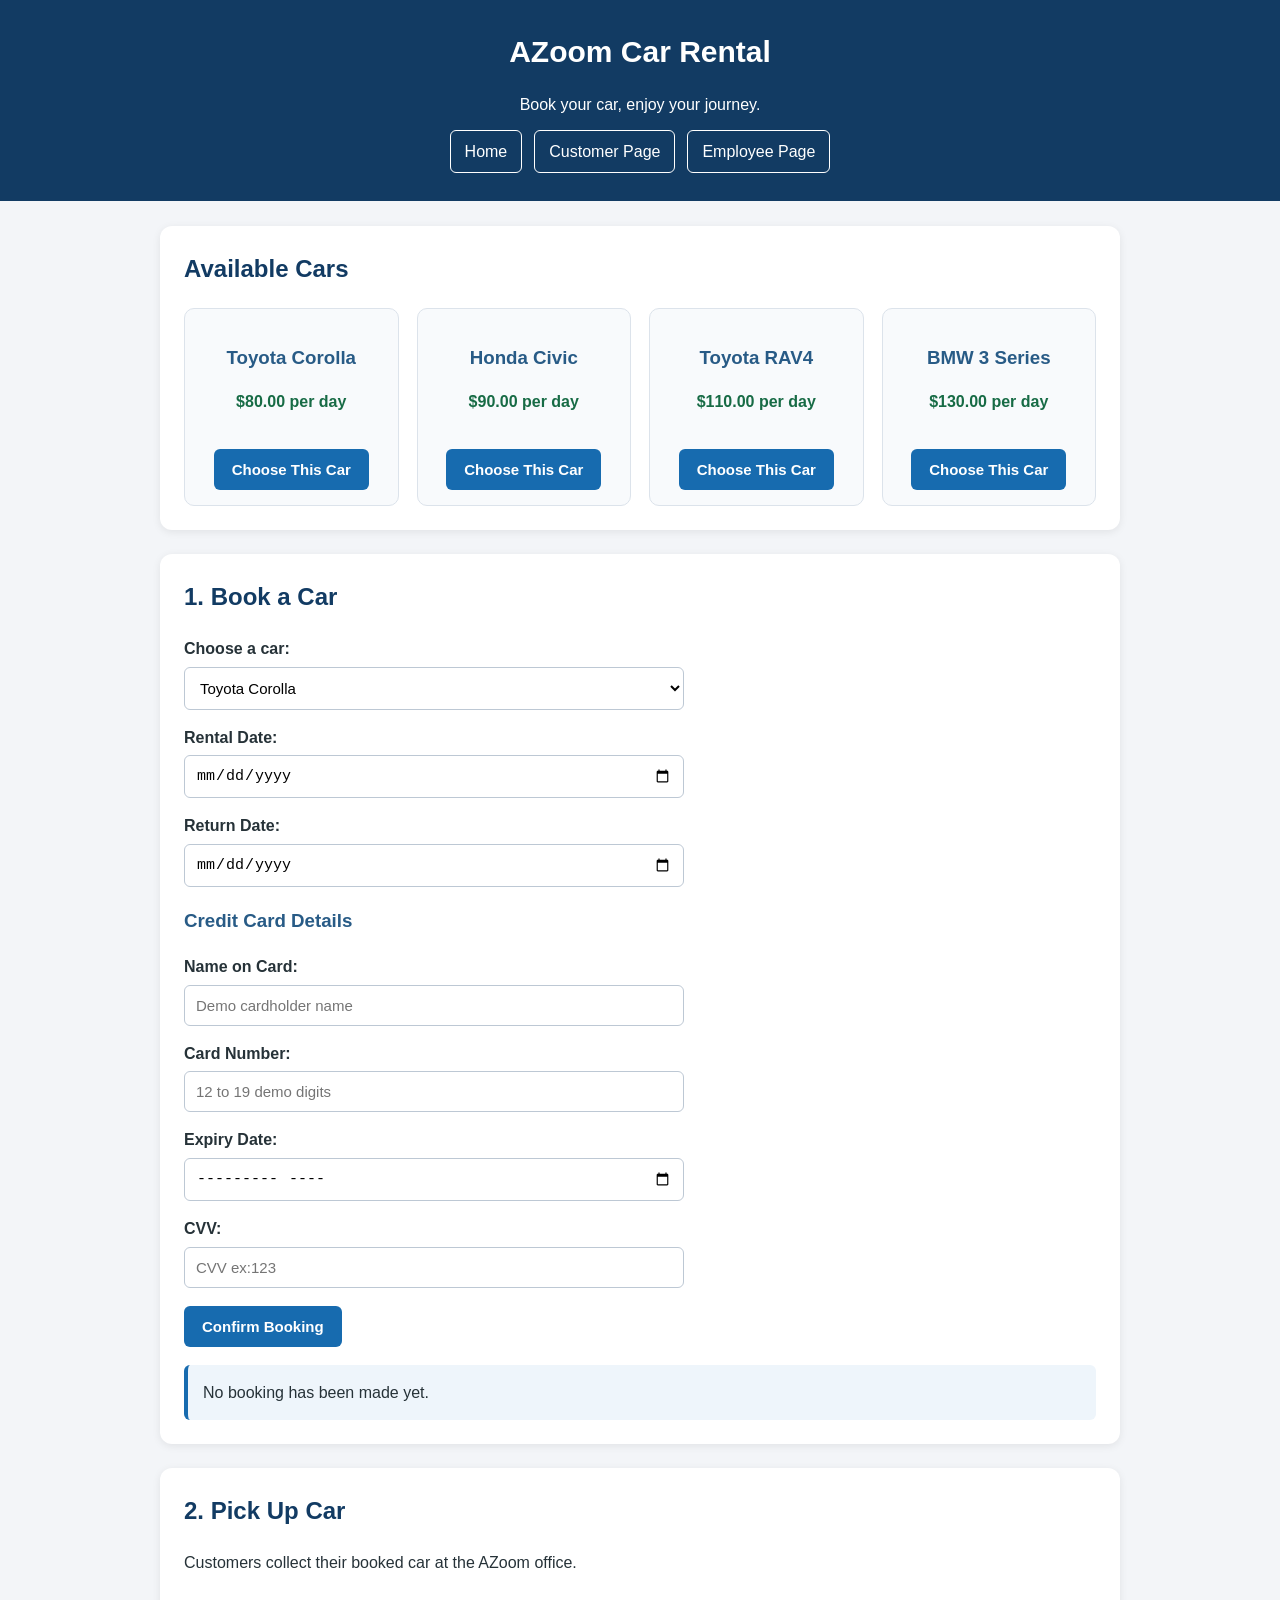
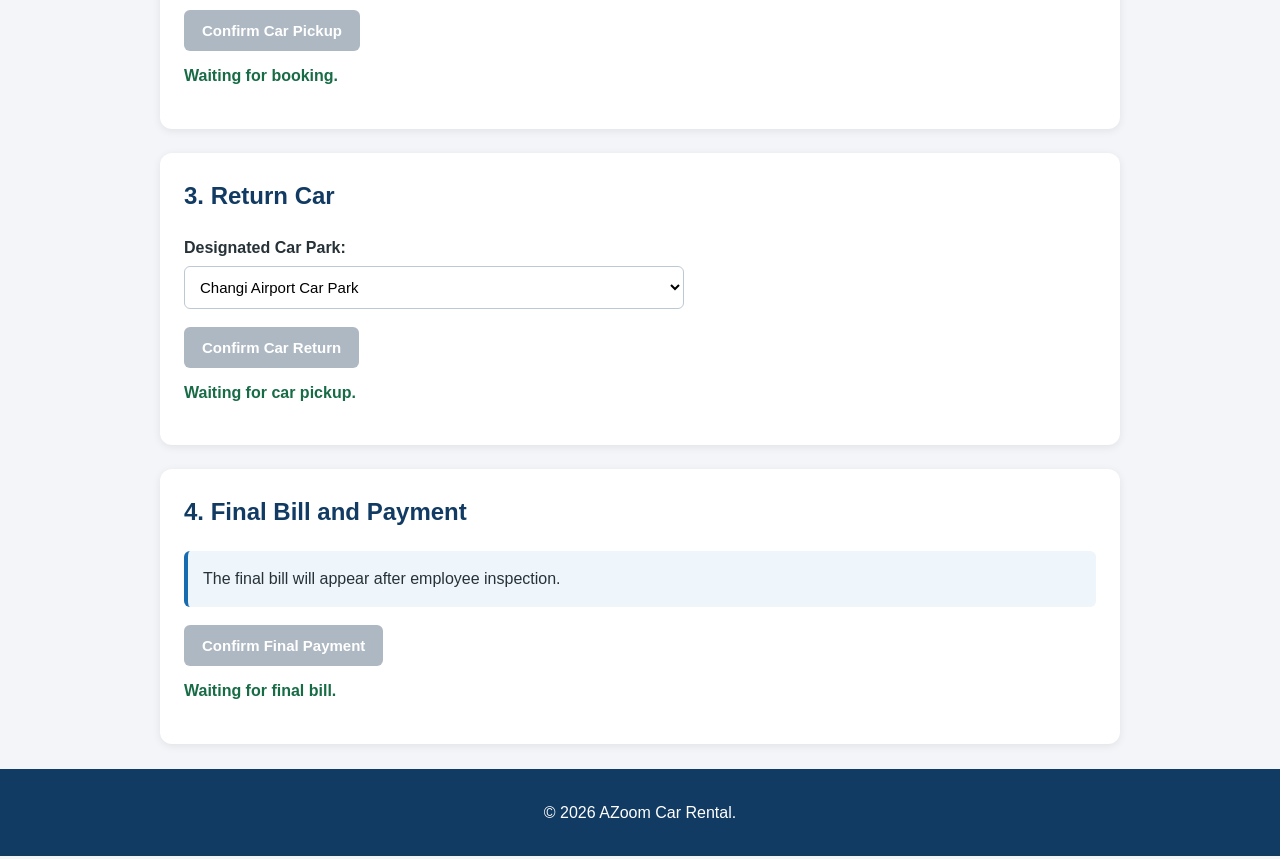
==== customer.html @ 0cb6b8d1 "Update and rename index.html to customer.html" ====
<!DOCTYPE html>
<html lang="en">
<head>
    <meta charset="UTF-8">
    <meta name="viewport" content="width=device-width, initial-scale=1.0">
    <title>AZoom Car Rental</title>
    <link rel="stylesheet" href="style.css">
    <script src="script.js" defer></script>
</head>
<body>
    <header>
        <h1>AZoom Car Rental</h1>
        <p>Book your car, enjoy your journey.</p>

        <nav>
            <a href="home.html">Home</a>
            <a href="customer.html">Customer Page</a>
            <a href="employee.html">Employee Page</a>
        </nav>
    </header>


    <main>
        <section id="available-cars">
            <h2>Available Cars</h2>
            <div id="car-list" class="car-list"></div>
        </section>

        <section id="booking-section">
            <h2>1. Book a Car</h2>

            <form id="booking-form">
                <label for="car">Choose a car:</label>
                <select id="car" required>
                    <option value="Toyota Corolla">Toyota Corolla</option>
                    <option value="Honda Civic">Honda Civic</option>
                    <option value="Toyota RAV4">Toyota RAV4</option>
                    <option value="BMW 3 Series">BMW 3 Series</option>
                </select>

                <label for="rental-date">Rental Date:</label>
                <input type="date" id="rental-date" required>

                <label for="return-date">Return Date:</label>
                <input type="date" id="return-date" required>

                <h3>Credit Card Details</h3>

                <label for="card-name">Name on Card:</label>
                <input type="text" id="card-name"
                       placeholder="Demo cardholder name" required>

                <label for="card-number">Card Number:</label>
                <input type="text" id="card-number"
                       inputmode="numeric" maxlength="19"
                       placeholder="12 to 19 demo digits" required>

                <label for="expiry-date">Expiry Date:</label>
                <input type="month" id="expiry-date" required>

                <label for="cvv">CVV:</label>
                <input type="password" id="cvv"
                       inputmode="numeric" maxlength="4"
                       placeholder="CVV ex:123" required>

                <button type="submit">Confirm Booking</button>
            </form>

            <div id="booking-result" class="result" aria-live="polite">
                No booking has been made yet.
            </div>
        </section>

        <section id="pickup-section">
            <h2>2. Pick Up Car</h2>
            <p>Customers collect their booked car at the AZoom office.</p>
            <button type="button" id="pickup-button" onclick="pickUpCar()" disabled>
                Confirm Car Pickup
            </button>
            <p id="pickup-status" class="status">Waiting for booking.</p>
        </section>

        <section id="return-section">
            <h2>3. Return Car</h2>

            <label for="return-location">Designated Car Park:</label>
            <select id="return-location">
                <option value="Changi Airport Car Park">Changi Airport Car Park</option>
                <option value="Jurong East Car Park">Jurong East Car Park</option>
                <option value="Marina Bay Car Park">Marina Bay Car Park</option>
            </select>

            <button type="button" id="return-button"
                    onclick="returnCar()" disabled>
                Confirm Car Return
            </button>
            <p id="return-status" class="status">Waiting for car pickup.</p>
        </section>


        <section id="bill-section">
            <h2>4. Final Bill and Payment</h2>
            <div id="final-bill" class="result">
                The final bill will appear after vehicle inspection.
            </div>

            <button type="button" id="payment-button"
                    onclick="payFinalBill()" disabled>
                Confirm Final Payment
            </button>
            <p id="payment-status" class="status">Waiting for final bill.</p>
        </section>
    </main>

    <footer>
        <p>&copy; 2026 AZoom Car Rental. </p>
</body>
</html>
---- style.css ----
* {
    box-sizing: border-box;
}

body {
    margin: 0;
    background-color: #f3f5f8;
    color: #263238;
    font-family: Arial, sans-serif;
    line-height: 1.6;
}

header {
    background-color: #123b63;
    color: white;
    text-align: center;
    padding: 28px 20px;
}

header h1 {
    margin: 0;
    font-size: 30px;
}

header p {
    margin-bottom: 12px;
}

nav {
    display: flex;
    justify-content: center;
    gap: 12px;
    flex-wrap: wrap;
}

nav a {
    color: white;
    padding: 8px 14px;
    border: 1px solid white;
    border-radius: 6px;
    text-decoration: none;
}

nav a:hover {
    background-color: #285b86;
}

main {
    max-width: 1000px;
    margin: 25px auto;
    padding: 0 20px;
}

section {
    background-color: white;
    margin-bottom: 24px;
    padding: 24px;
    border-radius: 12px;
    box-shadow: 0 2px 8px rgba(0, 0, 0, 0.08);
}

h2 {
    color: #123b63;
    margin-top: 0;
}

h3 {
    color: #285b86;
}

.car-list {
    display: grid;
    grid-template-columns: repeat(auto-fit, minmax(200px, 1fr));
    gap: 18px;
}

.car-card {
    background-color: #f8fafc;
    border: 1px solid #dce3eb;
    border-radius: 10px;
    padding: 15px;
    text-align: center;
}

.car-card img {
    width: 100%;
    height: 160px;
    object-fit: cover;
    border-radius: 8px;
}

.car-card h3 {
    margin-bottom: 5px;
}

.car-card p {
    font-weight: bold;
    color: #176b45;
}

label {
    display: block;
    margin-top: 15px;
    margin-bottom: 5px;
    font-weight: bold;
}

input,
select {
    display: block;
    width: 100%;
    max-width: 500px;
    padding: 11px;
    border: 1px solid #bdc8d4;
    border-radius: 6px;
    font-size: 15px;
    background-color: white;
}

input:focus,
select:focus {
    outline: 2px solid #6ca8e0;
    border-color: #285b86;
}

button {
    margin-top: 18px;
    padding: 12px 18px;
    border: none;
    border-radius: 6px;
    background-color: #176baf;
    color: white;
    font-size: 15px;
    font-weight: bold;
    cursor: pointer;
}

button:hover:not(:disabled) {
    background-color: #104d80;
}

button:disabled {
    background-color: #aeb8c2;
    cursor: not-allowed;
}

.result {
    margin-top: 18px;
    padding: 15px;
    background-color: #eef5fb;
    border-left: 4px solid #176baf;
    border-radius: 6px;
    overflow-wrap: anywhere;
}

.status {
    margin-top: 12px;
    font-weight: bold;
    color: #176b45;
}

.note {
    color: #9a4d00;
    font-size: 14px;
}

footer {
    background-color: #123b63;
    color: white;
    text-align: center;
    padding: 15px;
}

@media (max-width: 600px) {
    main {
        padding: 0 12px;
    }

    section {
        padding: 18px;
    }

    header h1 {
        font-size: 25px;
    }

    .car-list {
        grid-template-columns: 1fr;
    }
}

.home-section {
    text-align: center;
    padding: 40px 25px;
}

.portal-container {
    display: grid;
    grid-template-columns: repeat(2, minmax(0, 1fr));
    gap: 25px;
    margin-top: 30px;
}

.portal-card {
    padding: 30px 20px;
    background-color: #f8fafc;
    border: 1px solid #dce3eb;
    border-radius: 12px;
}

.portal-card h3 {
    font-size: 22px;
    margin-top: 0;
}

.portal-button {
    display: inline-block;
    margin-top: 15px;
    padding: 12px 18px;
    background-color: #176baf;
    color: white;
    border-radius: 6px;
    text-decoration: none;
    font-weight: bold;
}

.portal-button:hover {
    background-color: #104d80;
}

@media (max-width: 600px) {
    .portal-container {
        grid-template-columns: 1fr;
    }
}
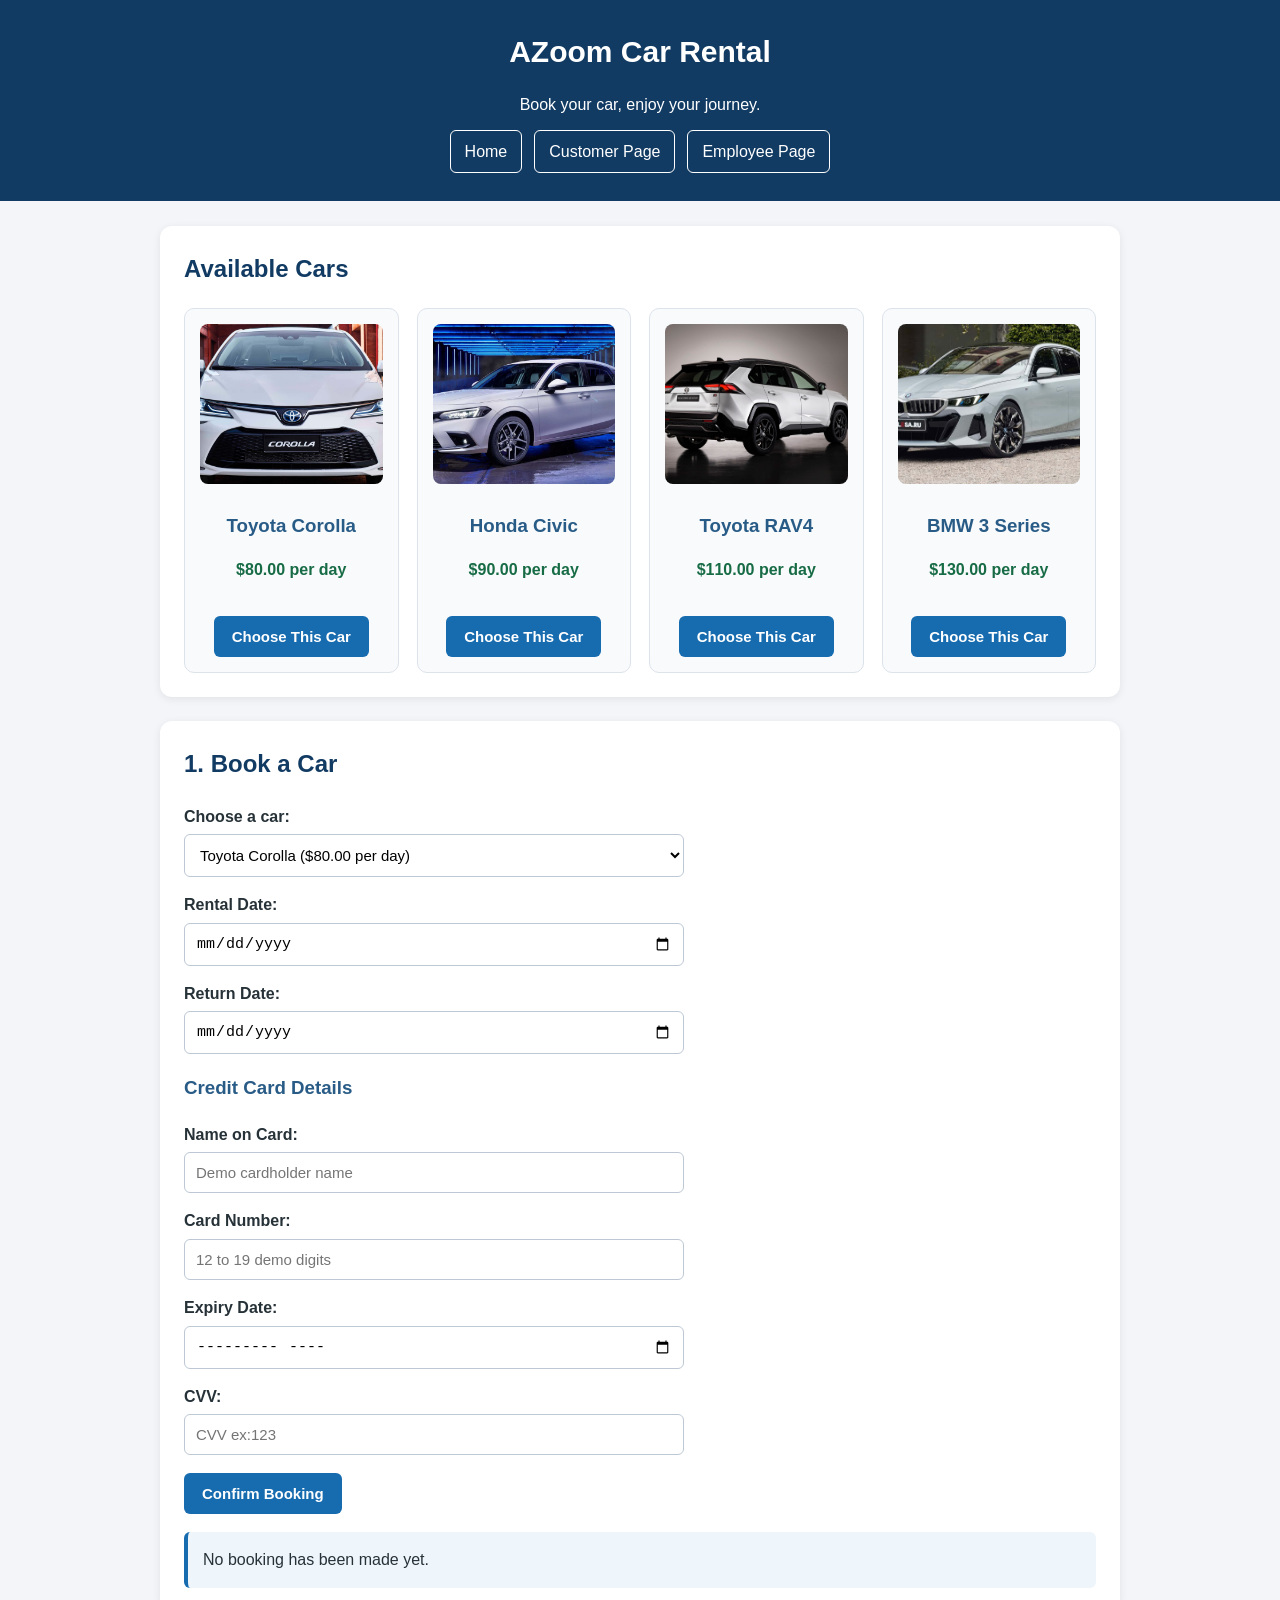
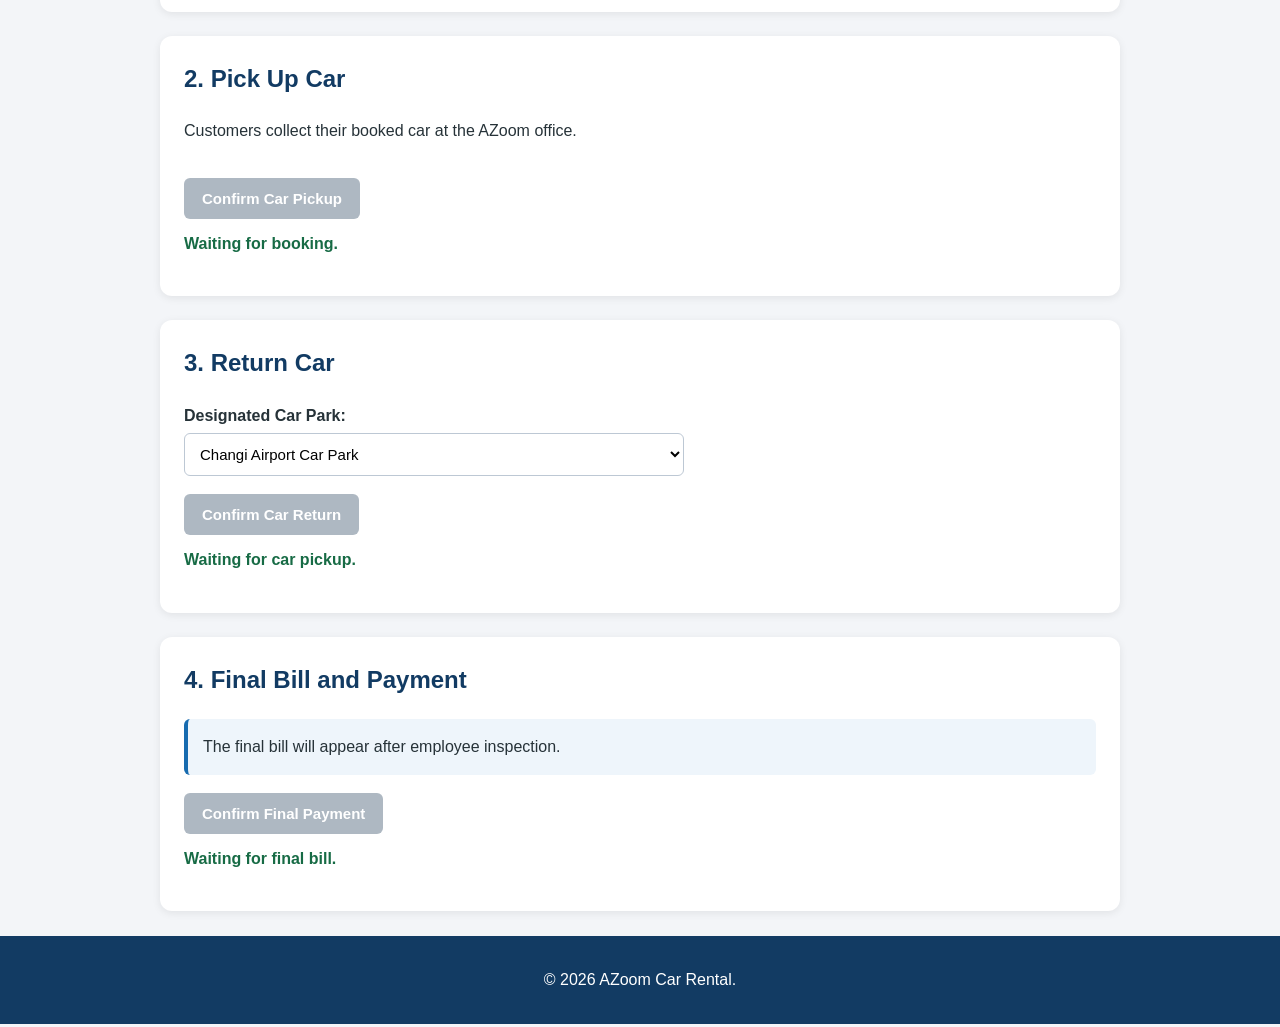
==== commit ed7d7bc2: "Update customer.html" ====
--- a/customer.html
+++ b/customer.html
@@ -13,7 +13,7 @@
         <p>Book your car, enjoy your journey.</p>
 
         <nav>
-            <a href="home.html">Home</a>
+            <a href="index.html">Home</a>
             <a href="customer.html">Customer Page</a>
             <a href="employee.html">Employee Page</a>
         </nav>
@@ -32,10 +32,7 @@
             <form id="booking-form">
                 <label for="car">Choose a car:</label>
                 <select id="car" required>
-                    <option value="Toyota Corolla">Toyota Corolla</option>
-                    <option value="Honda Civic">Honda Civic</option>
-                    <option value="Toyota RAV4">Toyota RAV4</option>
-                    <option value="BMW 3 Series">BMW 3 Series</option>
+                    
                 </select>
 
                 <label for="rental-date">Rental Date:</label>
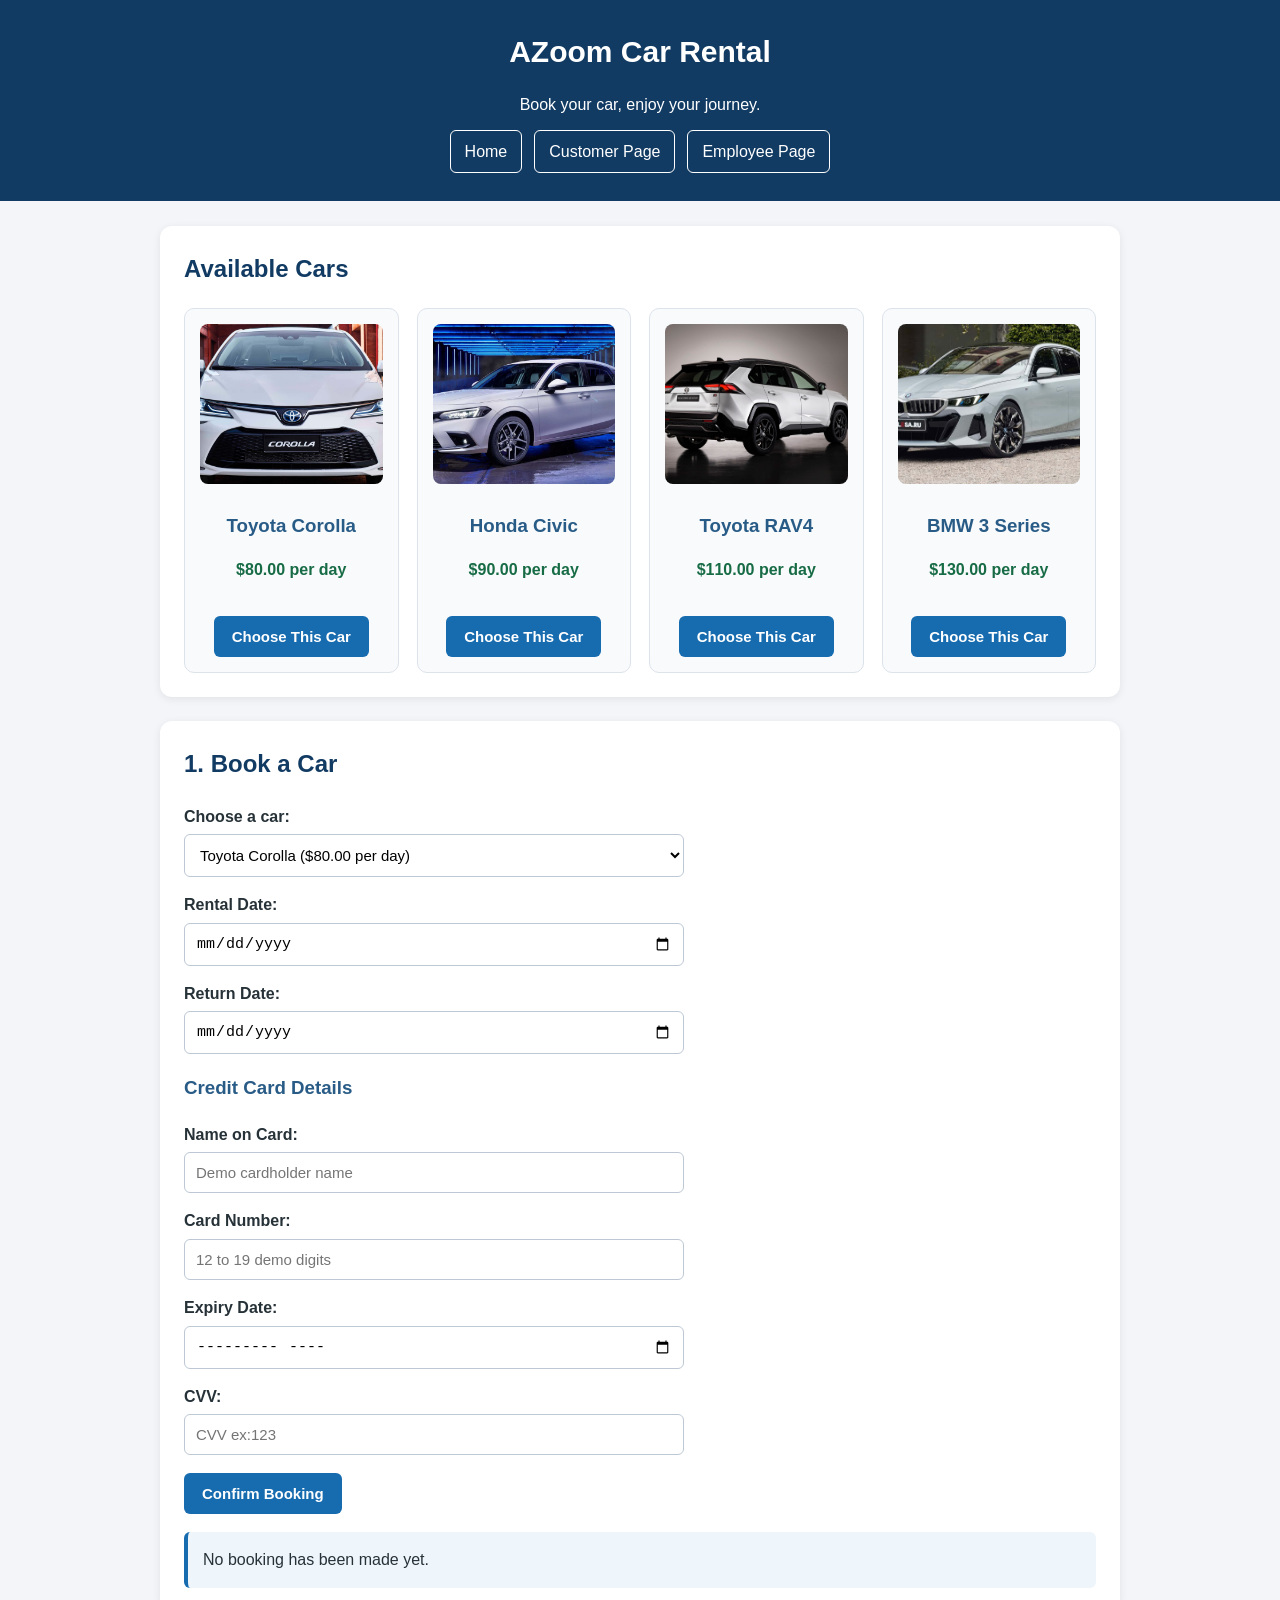
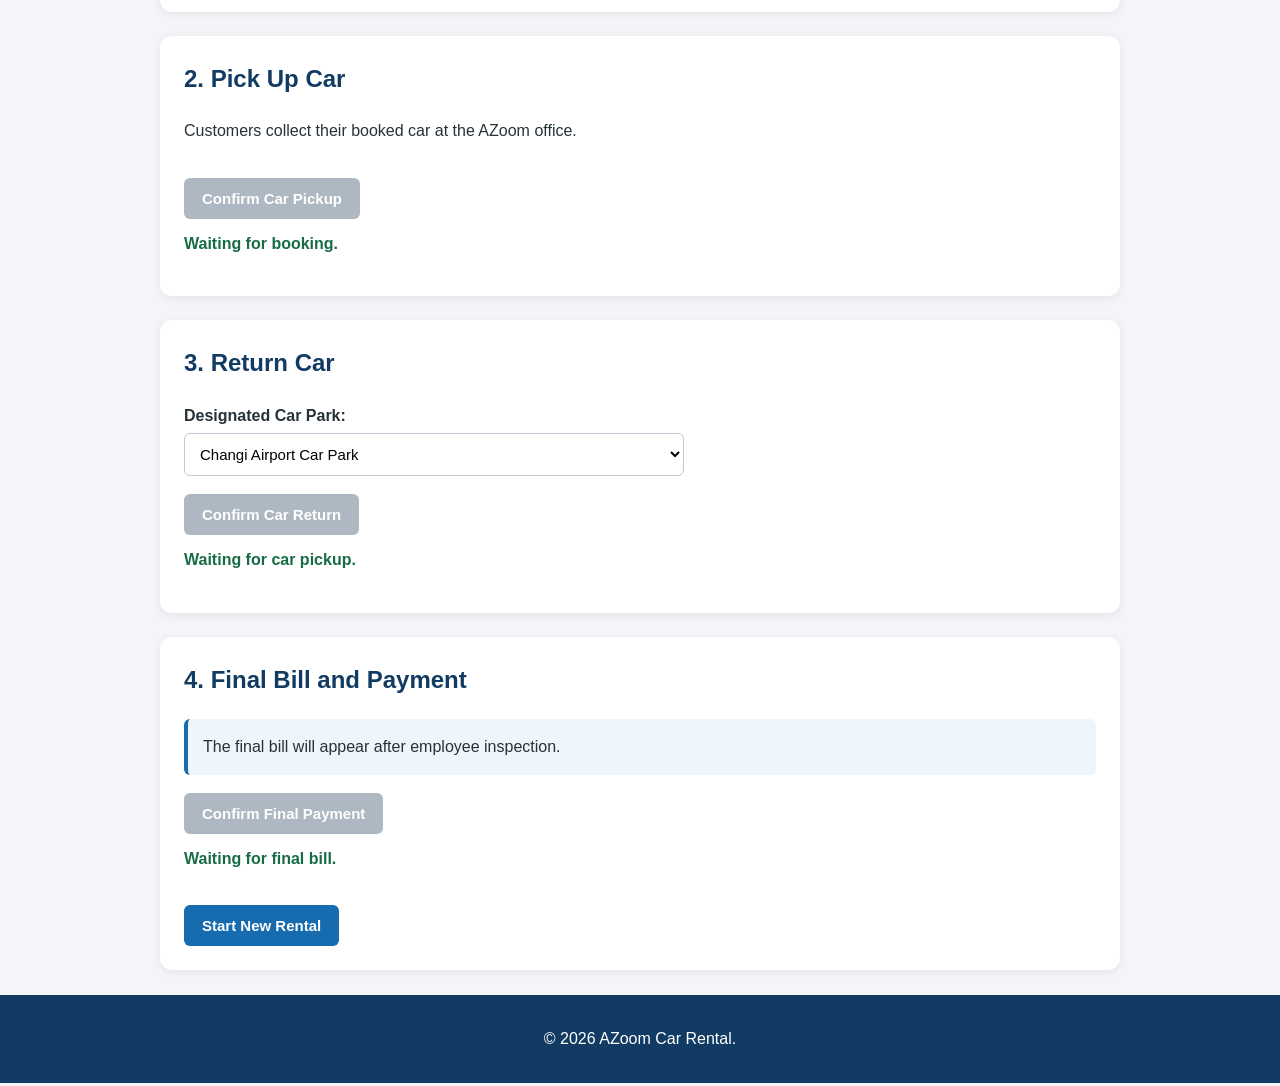
==== commit ece6070b: "Update customer.html" ====
--- a/customer.html
+++ b/customer.html
@@ -71,7 +71,7 @@
         <section id="pickup-section">
             <h2>2. Pick Up Car</h2>
             <p>Customers collect their booked car at the AZoom office.</p>
-            <button type="button" id="pickup-button" onclick="pickUpCar()" disabled>
+            <button type="button" id="pickup-button" disabled>
                 Confirm Car Pickup
             </button>
             <p id="pickup-status" class="status">Waiting for booking.</p>
@@ -87,8 +87,7 @@
                 <option value="Marina Bay Car Park">Marina Bay Car Park</option>
             </select>
 
-            <button type="button" id="return-button"
-                    onclick="returnCar()" disabled>
+            <button type="button" id="return-button" disabled>
                 Confirm Car Return
             </button>
             <p id="return-status" class="status">Waiting for car pickup.</p>
@@ -101,11 +100,14 @@
                 The final bill will appear after vehicle inspection.
             </div>
 
-            <button type="button" id="payment-button"
-                    onclick="payFinalBill()" disabled>
+            <button type="button" id="payment-button" disabled>
                 Confirm Final Payment
             </button>
             <p id="payment-status" class="status">Waiting for final bill.</p>
+
+            <button type="button" id="reset-button">
+                Start New Rental
+            </button>
         </section>
     </main>
 
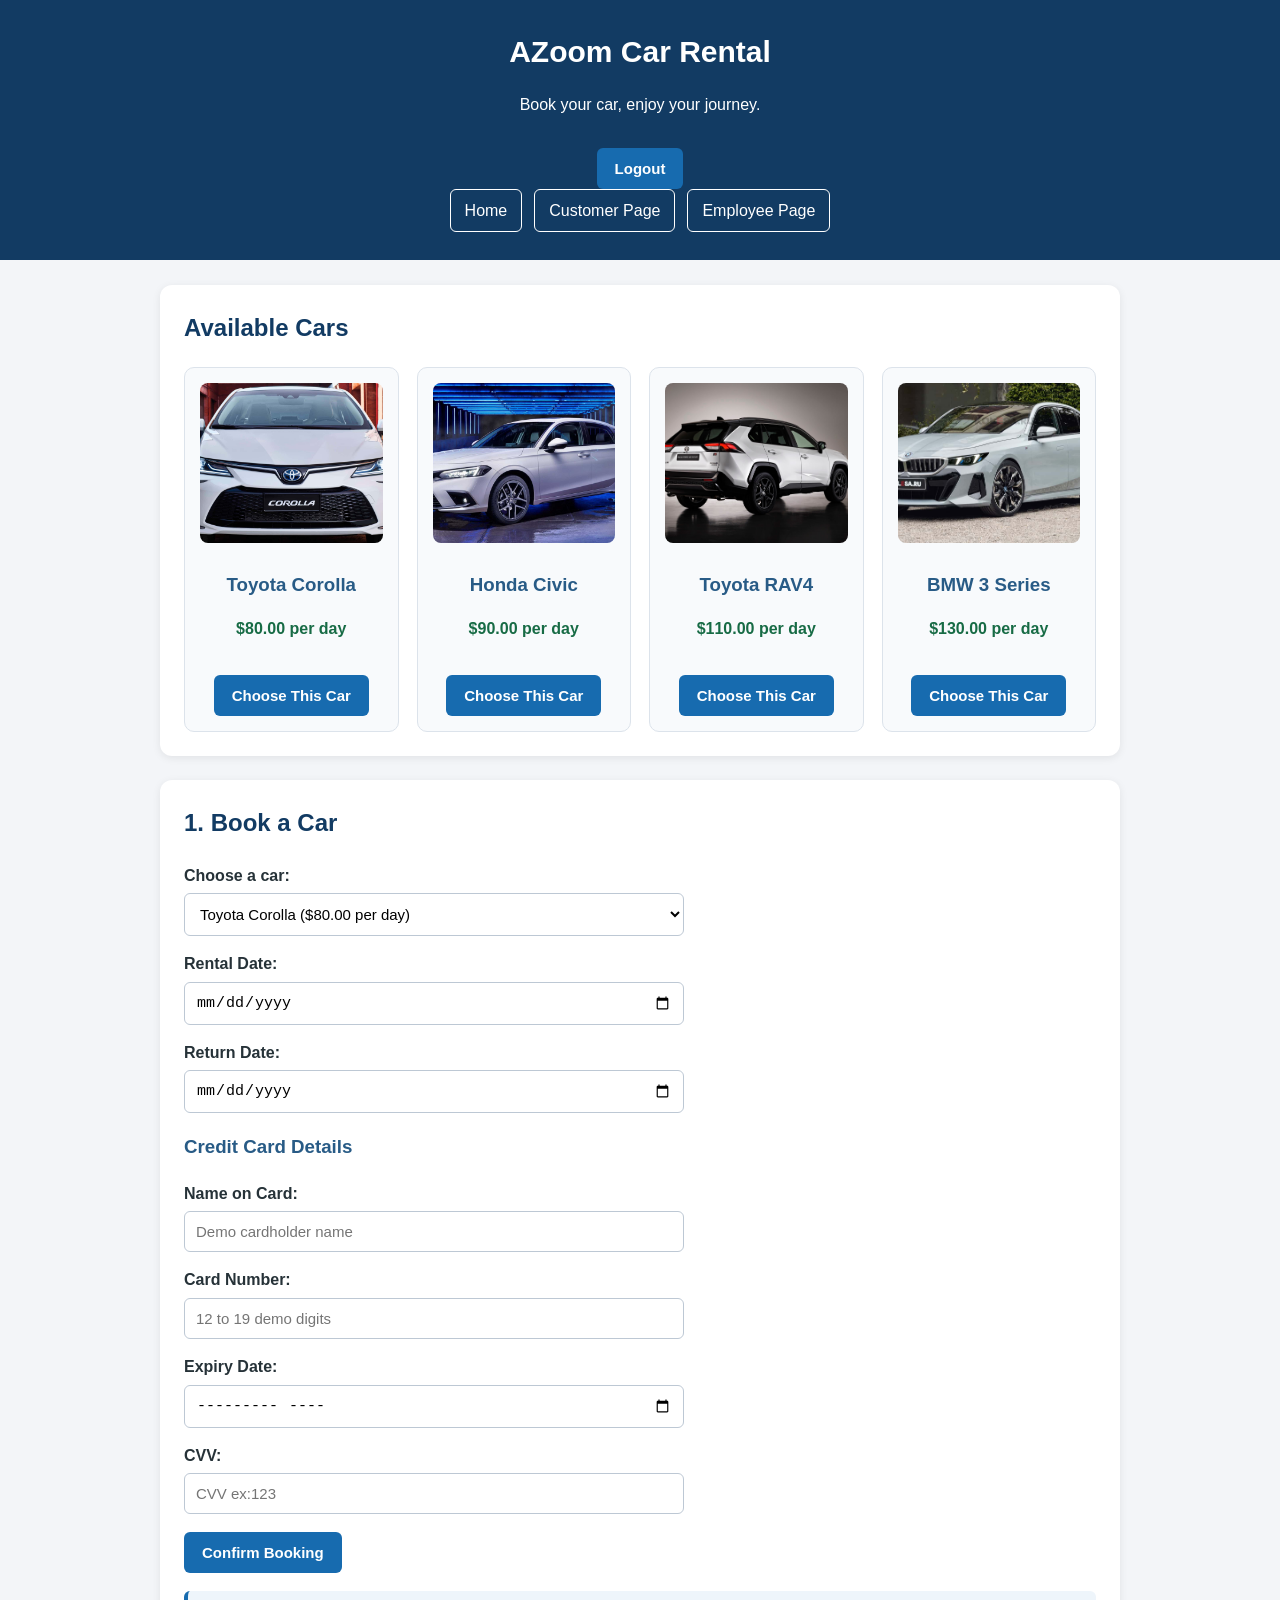
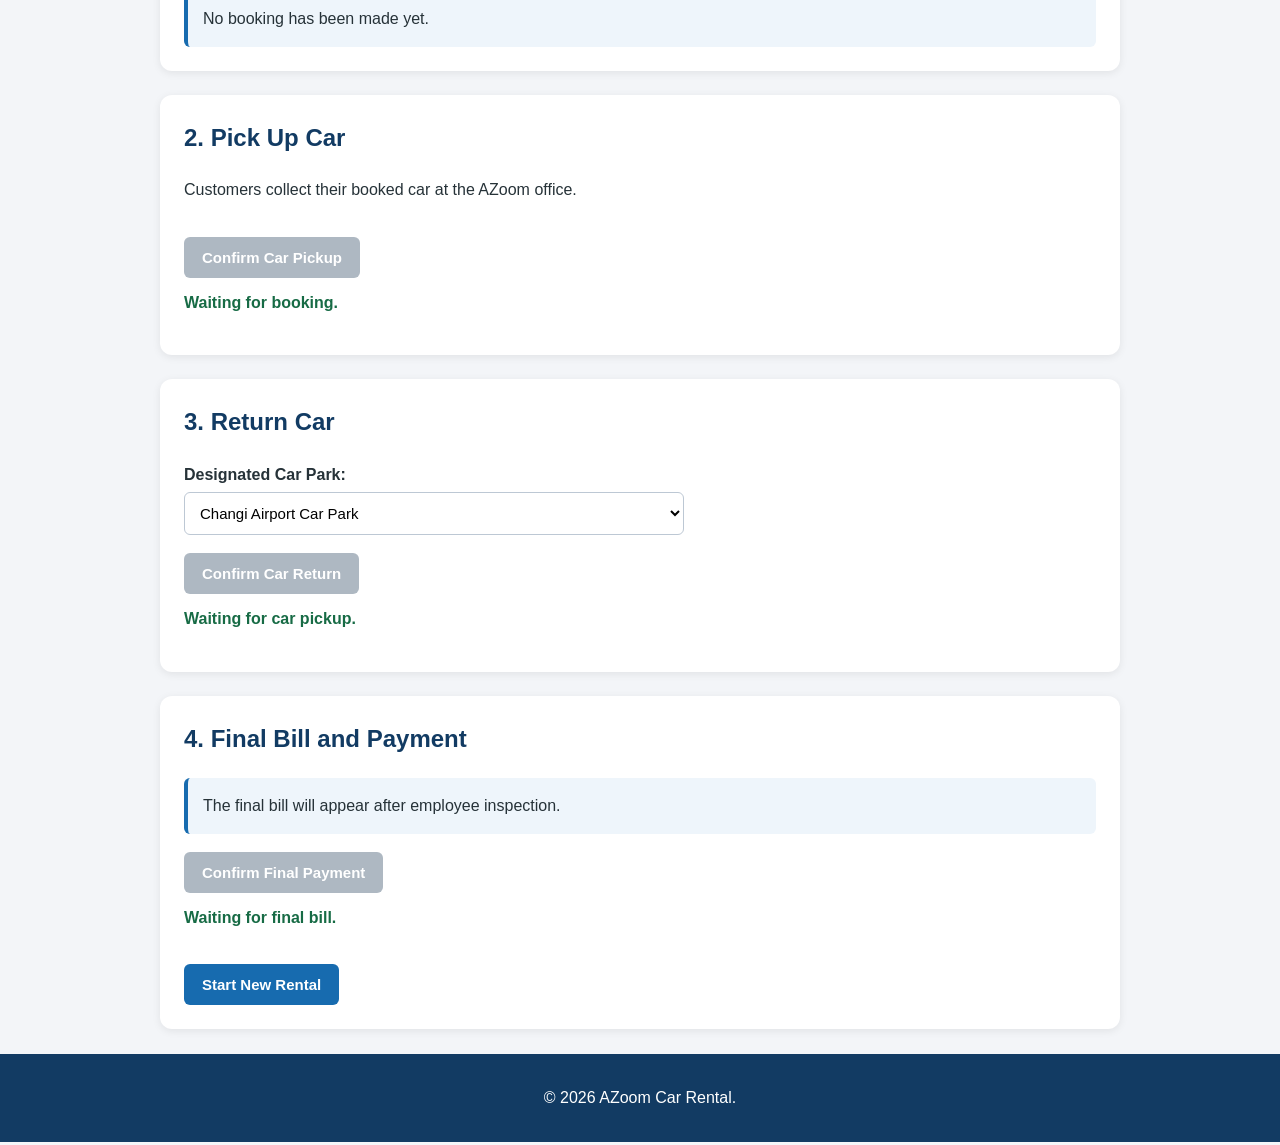
==== commit 80f15c22: "Update customer.html" ====
--- a/customer.html
+++ b/customer.html
@@ -11,6 +11,10 @@
     <header>
         <h1>AZoom Car Rental</h1>
         <p>Book your car, enjoy your journey.</p>
+
+        <button type="button" id="logout-button">
+            Logout
+        </button>
 
         <nav>
             <a href="index.html">Home</a>
--- a/style.css
+++ b/style.css
@@ -233,3 +233,94 @@
         grid-template-columns: 1fr;
     }
 }
+
+/* Smooth page animation */
+main {
+    animation: fadeIn 0.8s ease-in-out;
+}
+
+@keyframes fadeIn {
+    from {
+        opacity: 0;
+        transform: translateY(15px);
+    }
+    to {
+        opacity: 1;
+        transform: translateY(0);
+    }
+}
+
+/* Button hover animation */
+button {
+    transition: transform 0.3s ease, box-shadow 0.3s ease;
+}
+
+button:hover:not(:disabled) {
+    transform: scale(1.05);
+    box-shadow: 0 5px 15px rgba(0, 0, 0, 0.2);
+}
+
+/* Card hover animation */
+.car-card {
+    transition: transform 0.3s ease, box-shadow 0.3s ease;
+}
+
+.car-card:hover {
+    transform: translateY(-8px);
+    box-shadow: 0 10px 25px rgba(0, 0, 0, 0.15);
+}
+
+/* Respect reduced motion preferences */
+@media (prefers-reduced-motion: reduce) {
+    main {
+        animation: none;
+    }
+
+    button,
+    .car-card {
+        transition: none;
+    }
+}
+
+/* Login modal */
+.login-modal[hidden] {
+    display: none;
+}
+
+.login-modal {
+    position: fixed;
+    inset: 0;
+    background: rgba(0, 0, 0, 0.6);
+    display: flex;
+    justify-content: center;
+    align-items: center;
+    padding: 20px;
+    z-index: 1000;
+}
+
+.login-box {
+    position: relative;
+    width: 100%;
+    max-width: 420px;
+    max-height: 90vh;
+    overflow-y: auto;
+    background: white;
+    padding: 30px;
+    border-radius: 12px;
+    box-shadow: 0 10px 35px rgba(0, 0, 0, 0.25);
+}
+
+#close-login {
+    position: absolute;
+    top: 8px;
+    right: 12px;
+    background: transparent;
+    color: #263238;
+    font-size: 26px;
+    padding: 4px 10px;
+    margin: 0;
+}
+
+#close-login:hover {
+    background: #eef5fb;
+}
